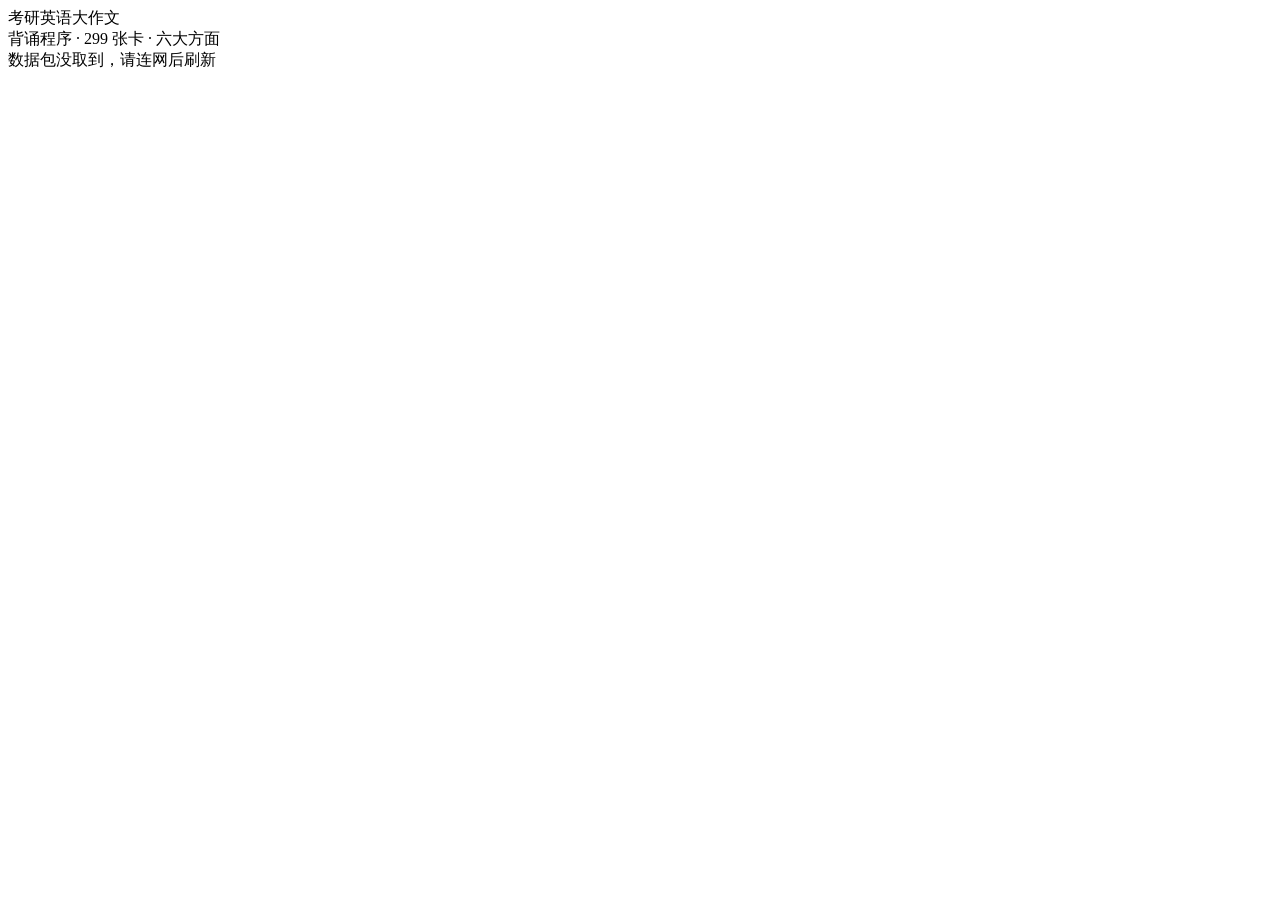
==== english-essay-memory/index.html @ c7a106ea "搬到独立目录 english-essay-memory/：页面与图标" ====
<!doctype html>
<html lang="zh-CN">
<head>
<meta charset="utf-8">
<meta name="viewport" content="width=device-width, initial-scale=1, maximum-scale=1, viewport-fit=cover">
<meta name="theme-color" content="#f4f1e8">
<meta name="apple-mobile-web-app-capable" content="yes">
<meta name="apple-mobile-web-app-status-bar-style" content="default">
<title>考研英语大作文背诵</title>
<!-- ---------- 装到主屏 / 独立窗口运行 ---------- -->
<meta name="apple-mobile-web-app-title" content="大作文背诵">
<meta name="application-name" content="大作文背诵">
<meta name="mobile-web-app-capable" content="yes">
<meta name="format-detection" content="telephone=no">
<meta name="color-scheme" content="light">
<link rel="manifest" href="manifest.webmanifest">
<link rel="icon" type="image/svg+xml" href="icon.svg">
<link rel="apple-touch-icon" sizes="180x180" href="https://aka.doubaocdn.com/s/3ZR4PRKFCI">
<link rel="apple-touch-icon" sizes="167x167" href="https://aka.doubaocdn.com/s/3ZR4PRKFCI">
<link rel="apple-touch-icon" sizes="152x152" href="https://aka.doubaocdn.com/s/3ZR4PRKFCI">
<link rel="apple-touch-icon" sizes="120x120" href="https://aka.doubaocdn.com/s/3ZR4PRKFCI">
<link rel="apple-touch-startup-image" media="(device-width: 430px) and (device-height: 932px) and (-webkit-device-pixel-ratio: 3)" href="https://aka.doubaocdn.com/s/Tv9Cl6QYrK">
<link rel="apple-touch-startup-image" media="(device-width: 393px) and (device-height: 852px) and (-webkit-device-pixel-ratio: 3)" href="https://aka.doubaocdn.com/s/AOwlTpVMhv">
<link rel="apple-touch-startup-image" media="(device-width: 390px) and (device-height: 844px) and (-webkit-device-pixel-ratio: 3)" href="https://aka.doubaocdn.com/s/VJ7w9QbIJS">
<link rel="apple-touch-startup-image" media="(device-width: 375px) and (device-height: 812px) and (-webkit-device-pixel-ratio: 3)" href="https://aka.doubaocdn.com/s/3PTy2zwRsv">
<link rel="apple-touch-startup-image" media="(device-width: 414px) and (device-height: 896px) and (-webkit-device-pixel-ratio: 2)" href="https://aka.doubaocdn.com/s/nyU98EunBc">
<link rel="apple-touch-startup-image" media="(device-width: 375px) and (device-height: 667px) and (-webkit-device-pixel-ratio: 2)" href="https://aka.doubaocdn.com/s/c5javqaC2J">
<link rel="stylesheet" href="style.css">
</head>
<body>
<div id="splash" role="presentation">
  <div class="sp-mark">
    <span style="width:96px;background:#a2352a"></span>
    <span style="width:86px;background:#1f1d1a"></span>
    <span style="width:66px;background:#6e675c"></span>
  </div>
  <div class="sp-t">考研英语大作文</div>
  <div class="sp-r"></div>
  <div class="sp-s">背诵程序 · 299 张卡 · 六大方面</div>
  <div class="sp-dot"><i></i><i></i><i></i></div>
</div>
<script>
(function () {
  var sp = document.getElementById('splash');
  if (!sp) return;
  var done = false, t0 = Date.now();
  function hide() {
    if (done) return;
    var wait = 640 - (Date.now() - t0);          // 至少停留 0.64s，避免一闪而过
    if (wait > 0) return setTimeout(hide, wait);
    done = true;
    sp.className = 'gone';
    setTimeout(function () { if (sp.parentNode) sp.parentNode.removeChild(sp); }, 380);
  }
  window.__hideSplash = hide;
  function arm() {
    var app = document.getElementById('app');
    if (!app) return setTimeout(arm, 60);
    if (app.children.length) { hide(); return; }
    if (window.MutationObserver) {
      var ob = new MutationObserver(function () {
        if (app.children.length) { ob.disconnect(); hide(); }
      });
      ob.observe(app, { childList: true, subtree: true });
    }
  }
  if (document.readyState === 'loading') document.addEventListener('DOMContentLoaded', arm);
  else arm();
  setTimeout(hide, 7000);
})();
</script>
<div id="app"></div>
<div id="toast" class="toast"></div>
<script>
(function () {
  var box = document.getElementById('app');
  function fail(m) { if (box) box.innerHTML = '<div class="wrap"><div class="empty">' + m + '</div></div>'; }
  function bytes(b64) {
    var bin = atob(String(b64).replace(/[^A-Za-z0-9+/=]/g, '')), n = bin.length, u = new Uint8Array(n), i;
    for (i = 0; i < n; i++) u[i] = bin.charCodeAt(i);
    return u;
  }
  function loadApp() {
    var parts = ['app-1.js', 'app-2.js'], texts = [], left = parts.length;
    function done() {
      if (left > 0) return;
      try { new Function(texts.join('\n'))(); }
      catch (e) { fail('程序没有加载成功，刷新一次页面即可'); }
    }
    parts.forEach(function (p, i) {
      var x = new XMLHttpRequest();
      x.open('GET', p, true);
      x.onload = function () { texts[i] = x.responseText; left--; done(); };
      x.onerror = function () { left--; done(); };
      x.send();
    });
  }
  if (typeof DecompressionStream !== 'function') { fail('当前浏览器不支持解压，请更新系统或换 Chrome 打开'); return; }
  var x = new XMLHttpRequest(), v = Date.now();
  x.open('GET', 'data.txt?v=' + v, true);
  x.onload = function () {
    if (x.status >= 400 || !x.responseText) { fail('数据包没取到，请连网后刷新'); return; }
    try {
      var stream = new Blob([bytes(x.responseText)]).stream().pipeThrough(new DecompressionStream('gzip'));
      new Response(stream).text().then(function (t) {
        try { new Function(t)(); } catch (e) { fail('数据解析失败：' + (e && e.message ? e.message : e)); return; }
        loadApp();
      }, function (e) { fail('数据包解压失败：' + (e && e.message ? e.message : e)); });
    } catch (e) { fail('数据包解析失败：' + (e && e.message ? e.message : e)); }
  };
  x.onerror = function () { fail('数据包没取到，请连网后刷新'); };
  x.send();
})();
</script>
</body>
</html>
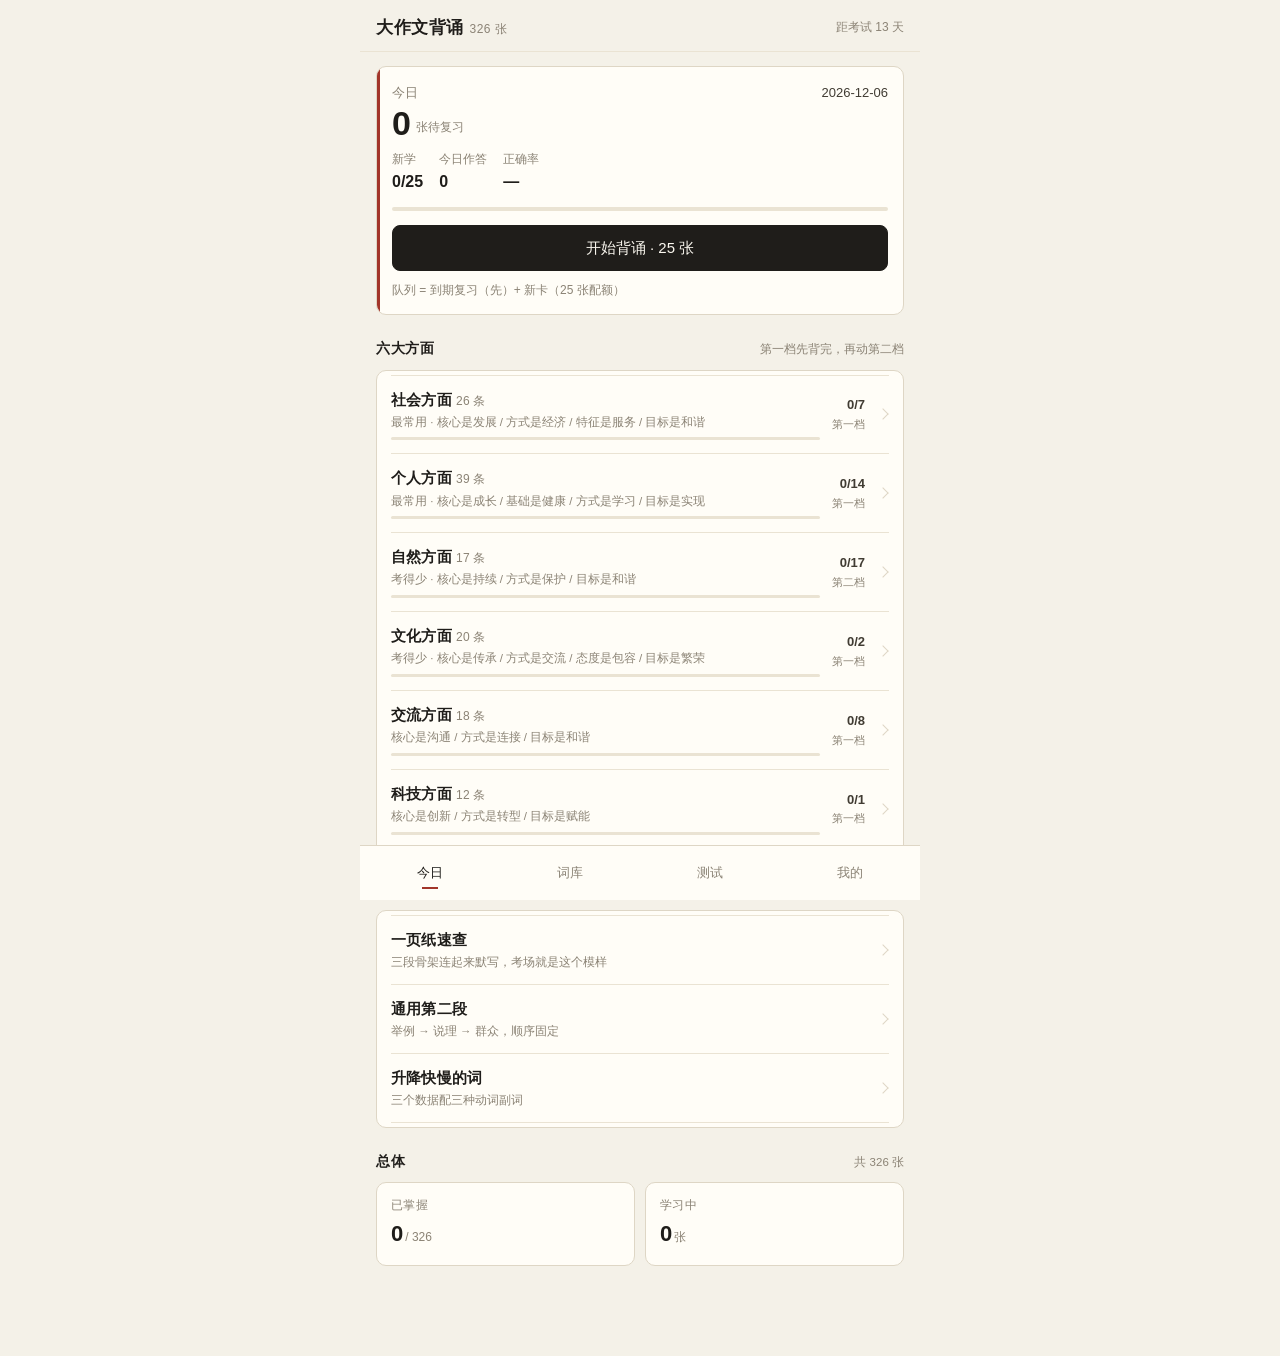
==== commit 0a271b2e: "启动画面与主屏图标统一为红底米白衬线 E，副标题同步 326 张卡" ====
--- a/english-essay-memory/index.html
+++ b/english-essay-memory/index.html
@@ -15,10 +15,10 @@
 <meta name="color-scheme" content="light">
 <link rel="manifest" href="manifest.webmanifest">
 <link rel="icon" type="image/svg+xml" href="icon.svg">
-<link rel="apple-touch-icon" sizes="180x180" href="https://aka.doubaocdn.com/s/3ZR4PRKFCI">
-<link rel="apple-touch-icon" sizes="167x167" href="https://aka.doubaocdn.com/s/3ZR4PRKFCI">
-<link rel="apple-touch-icon" sizes="152x152" href="https://aka.doubaocdn.com/s/3ZR4PRKFCI">
-<link rel="apple-touch-icon" sizes="120x120" href="https://aka.doubaocdn.com/s/3ZR4PRKFCI">
+<link rel="apple-touch-icon" sizes="180x180" href="https://aka.doubaocdn.com/s/AFIshVQVMS">
+<link rel="apple-touch-icon" sizes="167x167" href="https://aka.doubaocdn.com/s/AFIshVQVMS">
+<link rel="apple-touch-icon" sizes="152x152" href="https://aka.doubaocdn.com/s/AFIshVQVMS">
+<link rel="apple-touch-icon" sizes="120x120" href="https://aka.doubaocdn.com/s/AFIshVQVMS">
 <link rel="apple-touch-startup-image" media="(device-width: 430px) and (device-height: 932px) and (-webkit-device-pixel-ratio: 3)" href="https://aka.doubaocdn.com/s/Tv9Cl6QYrK">
 <link rel="apple-touch-startup-image" media="(device-width: 393px) and (device-height: 852px) and (-webkit-device-pixel-ratio: 3)" href="https://aka.doubaocdn.com/s/AOwlTpVMhv">
 <link rel="apple-touch-startup-image" media="(device-width: 390px) and (device-height: 844px) and (-webkit-device-pixel-ratio: 3)" href="https://aka.doubaocdn.com/s/VJ7w9QbIJS">
@@ -29,14 +29,10 @@
 </head>
 <body>
 <div id="splash" role="presentation">
-  <div class="sp-mark">
-    <span style="width:96px;background:#a2352a"></span>
-    <span style="width:86px;background:#1f1d1a"></span>
-    <span style="width:66px;background:#6e675c"></span>
-  </div>
+  <div class="sp-mark" style="display:block;width:78px;height:78px;border-radius:17px;background:#a2352a;color:#f4f1e8;font:600 46px/76px Georgia,'Times New Roman',serif;text-align:center">E</div>
   <div class="sp-t">考研英语大作文</div>
   <div class="sp-r"></div>
-  <div class="sp-s">背诵程序 · 299 张卡 · 六大方面</div>
+  <div class="sp-s">背诵程序 · 326 张卡 · 六大方面</div>
   <div class="sp-dot"><i></i><i></i><i></i></div>
 </div>
 <script>
--- a/english-essay-memory/style.css
+++ b/english-essay-memory/style.css
@@ -0,0 +1,289 @@
+*{box-sizing:border-box;-webkit-tap-highlight-color:transparent;-webkit-text-size-adjust:100%}
+:root{
+  --paper:#f4f1e8; --card:#fffdf7; --ink:#1f1d1a; --ink2:#413c33;
+  --muted:#8b8375; --line:#ded6c5; --line2:#eae3d3;
+  --red:#a2352a; --red-w:#f6e7e3; --green:#2f5a4d; --green-w:#e6efe9;
+  --amber:#a3772a; --amber-w:#f7eed9; --blue:#3b5566;
+}
+html,body{margin:0;padding:0;background:var(--paper);color:var(--ink)}
+body{
+  font:16px/1.6 -apple-system,BlinkMacSystemFont,"PingFang SC","Hiragino Sans GB","Microsoft YaHei","Source Han Sans SC",sans-serif;
+  padding-bottom:calc(62px + env(safe-area-inset-bottom));
+  overscroll-behavior-y:contain;
+}
+img,svg{max-width:100%}
+h1,h2,h3,p,ul,ol{margin:0}
+button{font:inherit;color:inherit;background:none;border:0;padding:0;cursor:pointer}
+input,textarea{font:inherit;color:inherit}
+#app{max-width:560px;margin:0 auto;min-height:100vh;background:var(--paper)}
+
+/* ---------- 顶栏 ---------- */
+.hd{
+  position:sticky;top:0;z-index:20;display:flex;align-items:center;justify-content:space-between;
+  gap:10px;padding:calc(14px + env(safe-area-inset-top)) 16px 10px;background:var(--paper);
+  border-bottom:1px solid var(--line2);
+}
+.hd-t{font-size:17px;font-weight:600;letter-spacing:.5px}
+.hd-s{font-size:12px;color:var(--muted);font-weight:400;margin-left:6px}
+.hd-r{font-size:12px;color:var(--muted);white-space:nowrap}
+.back{display:inline-flex;align-items:center;gap:4px;height:32px;padding:0 10px 0 0;font-size:14px;color:var(--ink2)}
+.back:before{content:"";width:8px;height:8px;border-left:1.5px solid var(--ink2);border-bottom:1.5px solid var(--ink2);transform:rotate(45deg);margin-right:6px;margin-left:4px}
+
+.wrap{padding:14px 16px 28px}
+.sec-t{display:flex;align-items:baseline;justify-content:space-between;margin:22px 0 10px}
+.sec-t h2{font-size:14px;font-weight:600;letter-spacing:.5px}
+.sec-t span{font-size:11.5px;color:var(--muted)}
+
+/* ---------- 卡片/面板 ---------- */
+.panel{background:var(--card);border:1px solid var(--line);border-radius:10px}
+.pad{padding:14px 14px}
+.row{display:flex;align-items:center;justify-content:space-between;gap:10px}
+.k{font-size:13px;color:var(--muted)}
+.v{font-size:13px;color:var(--ink2)}
+.num{font-variant-numeric:tabular-nums}
+
+/* 今日 */
+.today{padding:16px 15px 14px;position:relative;overflow:hidden}
+.today:before{content:"";position:absolute;left:0;top:0;width:3px;height:100%;background:var(--red)}
+.today .big{display:flex;align-items:flex-end;gap:6px;margin:2px 0 2px}
+.today .big b{font-size:34px;line-height:1;font-weight:600;font-variant-numeric:tabular-nums;letter-spacing:-.5px}
+.today .big i{font-style:normal;font-size:12px;color:var(--muted);padding-bottom:3px}
+.tl{display:flex;gap:16px;margin-top:10px}
+.tl div{font-size:12px;color:var(--muted)}
+.tl b{display:block;font-size:16px;color:var(--ink);font-weight:600;font-variant-numeric:tabular-nums}
+.bar{height:4px;background:var(--line2);border-radius:2px;overflow:hidden;margin:12px 0 0}
+.bar i{display:block;height:100%;background:var(--green);transition:width .25s}
+.bar.r i{background:var(--red)}
+
+/* 按钮 */
+.btn{
+  display:inline-flex;align-items:center;justify-content:center;gap:6px;
+  height:46px;padding:0 16px;border-radius:8px;border:1px solid var(--line);
+  background:var(--card);font-size:15px;font-weight:500;width:100%;
+}
+.btn:active{background:#f0ebde}
+.btn.primary{background:var(--ink);border-color:var(--ink);color:#faf7ef}
+.btn.primary:active{background:#3a352c}
+.btn.ghost{border-color:transparent;background:transparent;color:var(--ink2);height:40px}
+.btn.sm{height:36px;font-size:13.5px;padding:0 12px;width:auto;border-radius:7px}
+.btn.danger{color:var(--red);border-color:#e5cfc8}
+.btns{display:flex;gap:10px}
+.btns .btn{width:auto;flex:1}
+
+/* ---------- 分组行 ---------- */
+.glist{border-top:1px solid var(--line2)}
+.grow{
+  display:flex;align-items:center;gap:12px;width:100%;text-align:left;
+  padding:13px 2px 13px 0;border-bottom:1px solid var(--line2);
+}
+.grow:active{background:#efeade}
+.grow .gt{flex:1;min-width:0}
+.grow .gt b{display:block;font-size:14.5px;font-weight:600;letter-spacing:.2px}
+.grow .gt small{display:block;font-size:11.5px;color:var(--muted);margin-top:2px;line-height:1.45}
+.grow .gp{flex:0 0 auto;text-align:right;font-size:11px;color:var(--muted);font-variant-numeric:tabular-nums}
+.grow .gp b{display:block;font-size:13px;color:var(--ink2);font-weight:600}
+.chev:after{content:"";display:block;width:7px;height:7px;border-top:1.5px solid var(--line);border-right:1.5px solid var(--line);transform:rotate(45deg);margin-left:2px}
+.chev{border-color:transparent!important}
+
+/* 细进度 */
+.mini{height:3px;background:var(--line2);border-radius:2px;margin-top:7px;overflow:hidden}
+.mini i{display:block;height:100%;background:var(--green)}
+
+/* 标签 */
+.tags{display:flex;flex-wrap:wrap;gap:6px}
+.tag{font-size:11.5px;line-height:22px;padding:0 10px;border:1px solid var(--line);border-radius:4px;color:var(--ink2);background:#fbf8f1;white-space:nowrap;flex:0 0 auto}
+.tag.on{background:var(--ink);border-color:var(--ink);color:#faf7ef}
+.tag.red{color:var(--red);border-color:#e2c9c2;background:#fbf1ee}
+.chips{display:flex;flex-wrap:wrap;gap:7px;padding:2px 0 6px}
+
+
+/* 档位标记 */
+.dotp{display:inline-block;width:6px;height:6px;border-radius:50%;margin-right:5px;vertical-align:1px}
+.dotp.p1{background:var(--red)}
+.dotp.p2{background:var(--amber)}
+.dotp.p3{background:#bdb4a1}
+
+/* ---------- 学习卡 ---------- */
+.ses{min-height:100vh;min-height:100dvh;display:flex;flex-direction:column;padding-bottom:104px}
+.ses-hd{position:sticky;top:0;z-index:20;background:var(--paper);border-bottom:1px solid var(--line2);padding:12px 16px 0}
+.ses-hd .r1{display:flex;align-items:center;justify-content:space-between;font-size:12px;color:var(--muted)}
+.dirsw{display:inline-flex;align-items:center;border:1px solid var(--line);border-radius:6px;overflow:hidden;background:var(--card)}
+.dirsw button{font-size:11.5px;line-height:24px;padding:0 9px;color:var(--muted);letter-spacing:.2px;white-space:nowrap}
+.dirsw button+button{border-left:1px solid var(--line2)}
+.dirsw button.on{background:var(--ink);color:#faf7ef}
+.xbtn{width:30px;height:30px;display:flex;align-items:center;justify-content:center;margin-left:-6px;color:var(--ink2);font-size:20px;line-height:1}
+.ses-bar{height:3px;background:var(--line2);margin-top:9px;overflow:hidden}
+.ses-bar i{display:block;height:100%;background:var(--ink);transition:width .2s}
+.ses-body{flex:1;display:flex;flex-direction:column;padding:0 18px}
+.qtag{font-size:11px;letter-spacing:.6px;color:var(--muted);margin-bottom:14px}
+.qtag b{color:var(--red);font-weight:600}
+
+.q-en{
+  font-family:Georgia,"Times New Roman","Songti SC",serif;
+  font-size:19px;line-height:1.62;letter-spacing:.2px;color:var(--ink);
+  word-break:break-word;
+}
+.q-en.long{font-size:17px;line-height:1.62}
+.q-zh{font-size:17px;line-height:1.7;color:var(--ink)}
+.ph{color:var(--red);font-style:normal;border-bottom:1px dashed rgba(162,53,42,.35);white-space:nowrap}
+
+.ans{margin-top:22px;padding-top:16px;border-top:1px dashed var(--line)}
+.ans .lbl{font-size:11px;letter-spacing:.5px;color:var(--muted);margin-bottom:6px}
+.tip{margin-top:14px;padding:11px 12px;background:#faf6ea;border:1px solid var(--line2);border-radius:8px;font-size:12.5px;line-height:1.65;color:var(--ink2)}
+.tip b{color:var(--red);font-weight:600}
+.src{display:inline-block;font-size:10.5px;color:var(--muted);margin-top:10px;letter-spacing:.3px}
+
+.idle{font-size:13px;color:var(--muted);text-align:center;padding:7px 0}
+
+/* 答题输入 */
+.wr{margin-top:16px}
+.wr textarea{
+  width:100%;min-height:96px;padding:12px;border:1px solid var(--line);border-radius:8px;
+  background:var(--card);font-family:Georgia,"Times New Roman",serif;font-size:16px;line-height:1.6;resize:vertical;
+}
+.wr textarea:focus{outline:none;border-color:#b9ae97}
+.hintrow{display:flex;justify-content:space-between;align-items:center;margin-top:8px;font-size:12px;color:var(--muted)}
+.score{font-size:13px;margin:14px 0 6px}
+.score b{font-size:17px;font-variant-numeric:tabular-nums}
+.score .ok{color:var(--green)}
+.score .mid{color:var(--amber)}
+.score .no{color:var(--red)}
+.miss{color:var(--red);border-bottom:1px solid rgba(162,53,42,.5)}
+.opt{
+  display:block;width:100%;text-align:left;padding:12px 13px;border:1px solid var(--line);border-radius:8px;
+  background:var(--card);margin-bottom:8px;font-family:Georgia,"Times New Roman",serif;font-size:15px;line-height:1.5;
+}
+.opt:active{background:#f0ebde}
+.opt.right{border-color:#a9c6b8;background:var(--green-w)}
+.opt.wrong{border-color:#dfbcb3;background:var(--red-w)}
+
+/* 底部操作条 */
+.act{
+  position:fixed;left:0;right:0;bottom:0;z-index:30;
+  max-width:560px;margin:0 auto;padding:10px 16px calc(12px + env(safe-area-inset-bottom));
+  background:linear-gradient(to bottom,rgba(244,241,232,.82),var(--paper) 40%);
+  border-top:1px solid var(--line2);
+}
+.grade{display:flex;gap:8px}
+.grade button{
+  flex:1;height:50px;border-radius:9px;border:1px solid;font-size:14px;font-weight:600;letter-spacing:.3px;
+}
+.grade .g0{border-color:#dfbcb3;color:var(--red);background:var(--red-w)}
+.grade .g1{border-color:#e2d3b1;color:var(--amber);background:var(--amber-w)}
+.grade .g2{border-color:#aec9bb;color:var(--green);background:var(--green-w)}
+.grade button:active{filter:brightness(.97)}
+.act .row2{display:flex;gap:10px}
+.act .row2 .btn{flex:1}
+
+/* 底部导航 */
+.nav{
+  position:fixed;left:0;right:0;bottom:0;z-index:40;max-width:560px;margin:0 auto;
+  display:flex;background:var(--card);border-top:1px solid var(--line);
+  padding-bottom:env(safe-area-inset-bottom);
+}
+.nav a{
+  flex:1;display:flex;flex-direction:column;align-items:center;justify-content:center;gap:3px;
+  height:54px;font-size:12.5px;color:var(--muted);text-decoration:none;letter-spacing:.4px;
+}
+.nav a b{font-weight:500}
+.nav a.on{color:var(--ink);font-weight:600}
+.nav a.on b{position:relative}
+.nav a.on b:after{content:"";position:absolute;left:50%;bottom:-6px;width:16px;height:2px;background:var(--red);transform:translateX(-50%)}
+
+/* 统计 */
+.stat2{display:grid;grid-template-columns:1fr 1fr;gap:10px}
+.stat2 .panel{padding:13px 14px}
+.stat2 .lab{font-size:11.5px;color:var(--muted);letter-spacing:.3px}
+.stat2 .val{font-size:22px;font-weight:600;font-variant-numeric:tabular-nums;margin-top:2px}
+.stat2 .val small{font-size:12px;color:var(--muted);font-weight:400;margin-left:2px}
+.heat{display:flex;gap:4px;margin-top:4px}
+.heat .c{flex:1;height:26px;border-radius:3px;background:var(--line2)}
+.heat .c.l1{background:#cfe0d5}.heat .c.l2{background:#9dbfae}.heat .c.l3{background:#5f8b79}.heat .c.l4{background:var(--green)}
+.heat-x{display:flex;gap:4px;margin-top:5px;font-size:9.5px;color:var(--muted)}
+.heat-x span{flex:1;text-align:center;font-variant-numeric:tabular-nums}
+.bars{margin-top:6px}
+.bars .b{display:flex;align-items:center;gap:10px;margin-bottom:9px}
+.bars .b .lb{width:78px;font-size:12px;color:var(--ink2);flex:0 0 auto;overflow:hidden;text-overflow:ellipsis;white-space:nowrap}
+.bars .b .bb{flex:1;height:8px;background:var(--line2);border-radius:4px;overflow:hidden}
+.bars .b .bb i{display:block;height:100%;background:var(--green)}
+.bars .b .vv{width:52px;text-align:right;font-size:11px;color:var(--muted);font-variant-numeric:tabular-nums;flex:0 0 auto}
+.empty{text-align:center;color:var(--muted);font-size:13px;padding:30px 0}
+
+/* 表单 */
+.field{margin-bottom:12px}
+.field label{display:block;font-size:12px;color:var(--muted);margin-bottom:5px;letter-spacing:.3px}
+.field input,.field textarea,.field select{
+  width:100%;padding:11px 12px;border:1px solid var(--line);border-radius:8px;background:var(--card);font-size:15px;
+}
+.field input:focus,.field textarea:focus{outline:none;border-color:#b9ae97}
+.note{font-size:12px;color:var(--muted);line-height:1.7}
+.note b{color:var(--ink2)}
+.hr{height:1px;background:var(--line2);margin:18px 0}
+.kv{display:flex;justify-content:space-between;gap:12px;padding:10px 0;border-bottom:1px solid var(--line2);font-size:13.5px}
+.kv:last-child{border-bottom:0}
+.kv span{color:var(--muted);flex:0 0 auto}
+.kv b{font-weight:500;text-align:right}
+
+/* 吐司 */
+.toast{
+  position:fixed;left:50%;bottom:calc(84px + env(safe-area-inset-bottom));transform:translateX(-50%) translateY(8px);
+  background:rgba(31,29,26,.92);color:#f7f3e9;font-size:13px;padding:9px 14px;border-radius:6px;
+  opacity:0;pointer-events:none;transition:.22s;z-index:60;max-width:80%;text-align:center;
+}
+.toast.on{opacity:1;transform:translateX(-50%) translateY(0)}
+.sum{text-align:center;padding:26px 18px}
+.sum .ring{font-size:44px;font-weight:600;font-variant-numeric:tabular-nums;line-height:1.1}
+.sum .sub{font-size:12px;color:var(--muted);letter-spacing:.6px}
+.sum .st3{display:flex;justify-content:center;gap:26px;margin:22px 0}
+.sum .st3 div{font-size:11px;color:var(--muted)}
+.sum .st3 b{display:block;font-size:19px;color:var(--ink);font-weight:600;font-variant-numeric:tabular-nums}
+
+.ses-inner{margin-top:clamp(56px,15vh,150px);margin-bottom:auto;padding:6px 0 10px}
+.secbtn{display:flex;align-items:center;gap:12px;width:100%;text-align:left;padding:15px 0 13px;border-bottom:1px solid var(--line2)}
+.secbtn .t{flex:1;min-width:0}
+.secbtn .t b{display:block;font-size:15px;font-weight:600}
+.secbtn .t small{display:block;font-size:11.5px;color:var(--muted);margin-top:2px}
+.secbtn .c{font-size:11px;color:var(--muted);font-variant-numeric:tabular-nums}
+.glist.sub{margin-left:2px;padding-left:12px;border-left:2px solid var(--line2)}
+.glist.sub .grow .gt b{font-size:14px;font-weight:500}
+
+/* 组卡：一组多说法，逐个背 */
+.gwdots{display:flex;gap:3px;margin:0 0 16px}
+.gwdots i{flex:1;height:3px;border-radius:2px;background:var(--line2)}
+.gwdots i.done{background:#b8c9be}
+.gwdots i.cur{background:var(--red)}
+.gwtpl{
+  font-family:Georgia,"Times New Roman","Songti SC",serif;
+  font-size:18px;line-height:1.75;letter-spacing:.2px;color:var(--ink);word-break:break-word;
+}
+.gwtpl.long{font-size:16.5px}
+.gwblank{display:inline-block;min-width:80px;margin:0 4px;border-bottom:1.5px solid var(--red);vertical-align:-2px;height:1.15em}
+.gwword{color:var(--green);border-bottom:1.5px solid #a9c6b8}
+.gwmore{margin-top:16px}
+.foldbtn{font-size:12.5px;color:var(--ink2);border:1px solid var(--line);border-radius:6px;padding:8px 11px;background:#fbf8f1;letter-spacing:.2px}
+.gwlist{margin-top:9px;font-family:Georgia,"Times New Roman",serif;font-size:13.5px;line-height:2;color:var(--ink2)}
+.gwlist span{display:inline-block;margin-right:12px}
+.gwlist span.on{color:var(--green);font-weight:600}
+
+/* ---------- 启动画面（装到主屏后先看到它，再淡出） ---------- */
+#splash{
+  position:fixed;inset:0;z-index:99;background:var(--paper);color:var(--ink);
+  display:flex;flex-direction:column;align-items:center;justify-content:center;
+  padding:0 24px calc(24px + env(safe-area-inset-bottom));
+  transition:opacity .32s ease;
+}
+#splash.gone{opacity:0;pointer-events:none}
+#splash .sp-mark{display:flex;flex-direction:column;align-items:center;gap:9px}
+#splash .sp-mark span{display:block;height:13px;border-radius:7px}
+#splash .sp-t{
+  margin-top:26px;letter-spacing:1.2px;
+  font:600 26px/1.35 "Songti SC",ui-serif,Georgia,"Noto Serif CJK SC","Source Han Serif SC",serif;
+}
+#splash .sp-r{width:44px;height:3px;border-radius:2px;background:var(--red);margin:14px 0 11px}
+#splash .sp-s{font-size:13px;color:var(--muted);letter-spacing:.4px}
+#splash .sp-dot{margin-top:32px;display:flex;gap:6px}
+#splash .sp-dot i{width:5px;height:5px;border-radius:50%;background:var(--line);animation:spb 1.1s infinite ease-in-out}
+#splash .sp-dot i:nth-child(2){animation-delay:.16s}
+#splash .sp-dot i:nth-child(3){animation-delay:.32s}
+@keyframes spb{0%,100%{opacity:.35;transform:translateY(0)}50%{opacity:1;transform:translateY(-3px)}}
+@media (prefers-reduced-motion:reduce){#splash .sp-dot i{animation:none;opacity:.5}}
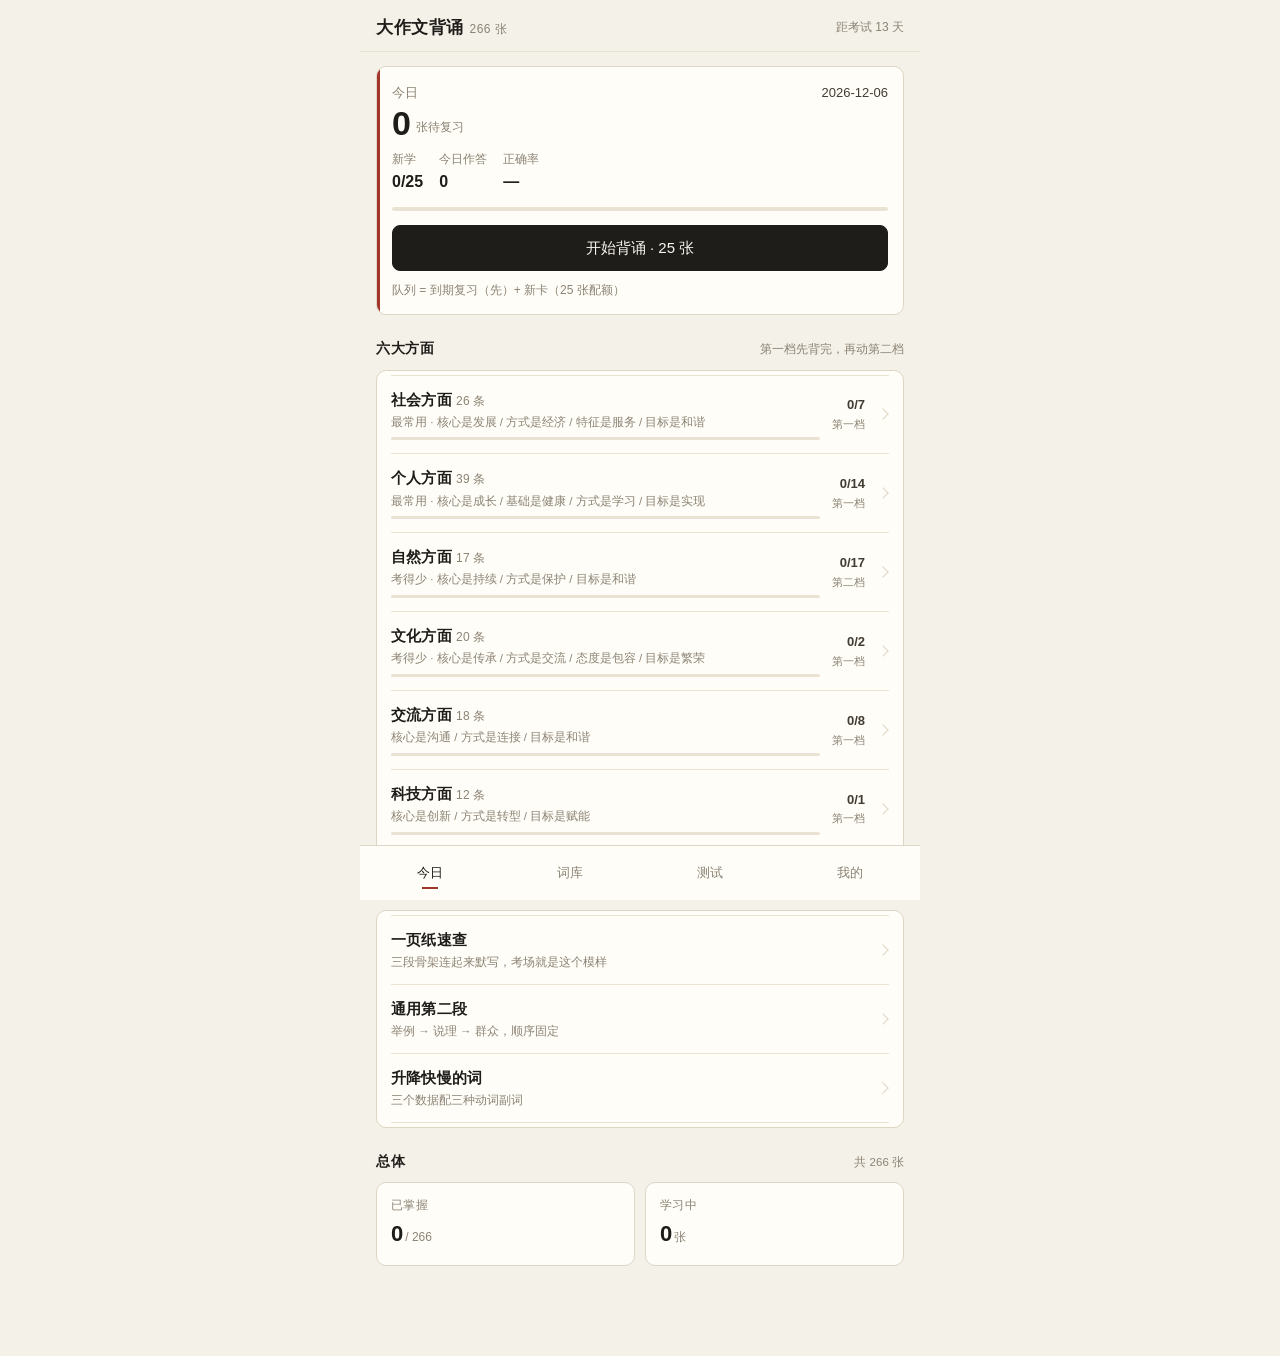
==== commit 0124e0a5: "首页挂上 ver.js（更新系统），启动副标题卡数改为 266" ====
--- a/english-essay-memory/index.html
+++ b/english-essay-memory/index.html
@@ -19,12 +19,12 @@
 <link rel="apple-touch-icon" sizes="167x167" href="https://aka.doubaocdn.com/s/AFIshVQVMS">
 <link rel="apple-touch-icon" sizes="152x152" href="https://aka.doubaocdn.com/s/AFIshVQVMS">
 <link rel="apple-touch-icon" sizes="120x120" href="https://aka.doubaocdn.com/s/AFIshVQVMS">
-<link rel="apple-touch-startup-image" media="(device-width: 430px) and (device-height: 932px) and (-webkit-device-pixel-ratio: 3)" href="https://aka.doubaocdn.com/s/Tv9Cl6QYrK">
-<link rel="apple-touch-startup-image" media="(device-width: 393px) and (device-height: 852px) and (-webkit-device-pixel-ratio: 3)" href="https://aka.doubaocdn.com/s/AOwlTpVMhv">
-<link rel="apple-touch-startup-image" media="(device-width: 390px) and (device-height: 844px) and (-webkit-device-pixel-ratio: 3)" href="https://aka.doubaocdn.com/s/VJ7w9QbIJS">
-<link rel="apple-touch-startup-image" media="(device-width: 375px) and (device-height: 812px) and (-webkit-device-pixel-ratio: 3)" href="https://aka.doubaocdn.com/s/3PTy2zwRsv">
-<link rel="apple-touch-startup-image" media="(device-width: 414px) and (device-height: 896px) and (-webkit-device-pixel-ratio: 2)" href="https://aka.doubaocdn.com/s/nyU98EunBc">
-<link rel="apple-touch-startup-image" media="(device-width: 375px) and (device-height: 667px) and (-webkit-device-pixel-ratio: 2)" href="https://aka.doubaocdn.com/s/c5javqaC2J">
+<link rel="apple-touch-startup-image" media="(device-width: 430px) and (device-height: 932px) and (-webkit-device-pixel-ratio: 3)" href="https://aka.doubaocdn.com/s/chNTVr14Fh">
+<link rel="apple-touch-startup-image" media="(device-width: 393px) and (device-height: 852px) and (-webkit-device-pixel-ratio: 3)" href="https://aka.doubaocdn.com/s/jQMXjxZ6tk">
+<link rel="apple-touch-startup-image" media="(device-width: 390px) and (device-height: 844px) and (-webkit-device-pixel-ratio: 3)" href="https://aka.doubaocdn.com/s/IWijNpecxQ">
+<link rel="apple-touch-startup-image" media="(device-width: 375px) and (device-height: 812px) and (-webkit-device-pixel-ratio: 3)" href="https://aka.doubaocdn.com/s/hHJoNVI2uw">
+<link rel="apple-touch-startup-image" media="(device-width: 414px) and (device-height: 896px) and (-webkit-device-pixel-ratio: 2)" href="https://aka.doubaocdn.com/s/NuRxHTeKkP">
+<link rel="apple-touch-startup-image" media="(device-width: 375px) and (device-height: 667px) and (-webkit-device-pixel-ratio: 2)" href="https://aka.doubaocdn.com/s/81wOoRPSCN">
 <link rel="stylesheet" href="style.css">
 </head>
 <body>
@@ -32,7 +32,7 @@
   <div class="sp-mark" style="display:block;width:78px;height:78px;border-radius:17px;background:#a2352a;color:#f4f1e8;font:600 46px/76px Georgia,'Times New Roman',serif;text-align:center">E</div>
   <div class="sp-t">考研英语大作文</div>
   <div class="sp-r"></div>
-  <div class="sp-s">背诵程序 · 326 张卡 · 六大方面</div>
+  <div class="sp-s">背诵程序 · 266 张卡 · 六大方面</div>
   <div class="sp-dot"><i></i><i></i><i></i></div>
 </div>
 <script>
@@ -67,6 +67,7 @@
 </script>
 <div id="app"></div>
 <div id="toast" class="toast"></div>
+<script src="ver.js"></script>
 <script>
 (function () {
   var box = document.getElementById('app');
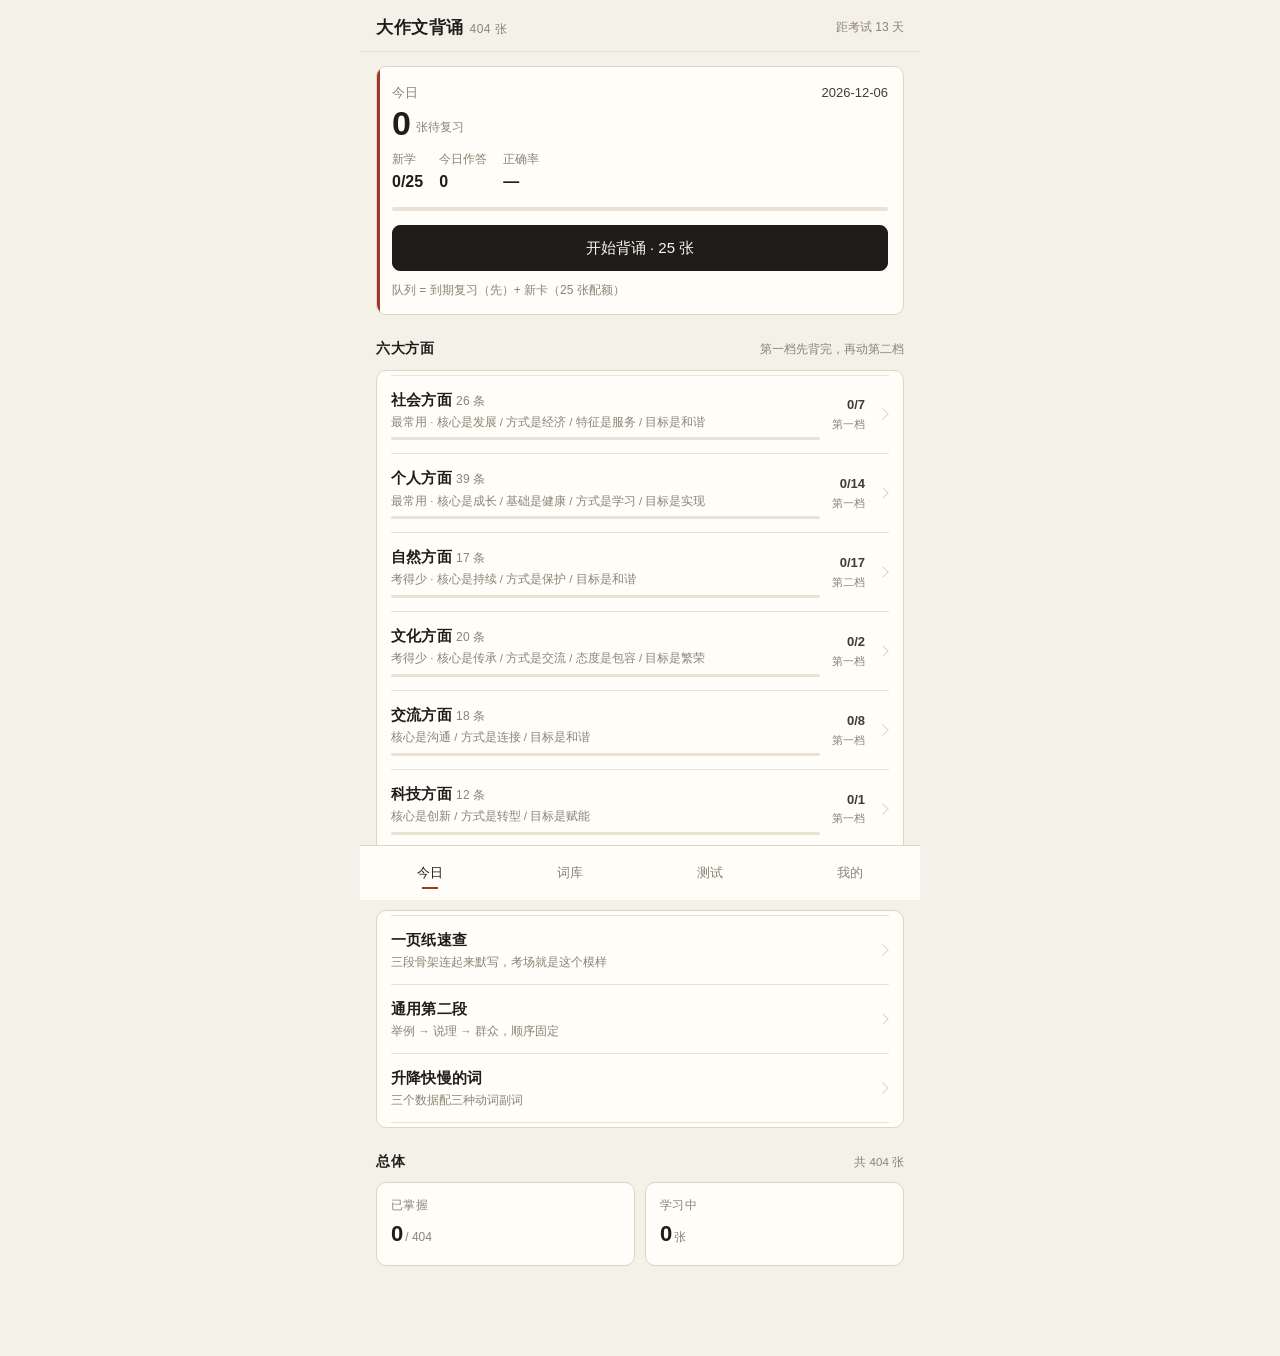
==== commit 7a77e0fd: "1.2.0：版本声明、缓存 worker、启动副标题" ====
--- a/english-essay-memory/index.html
+++ b/english-essay-memory/index.html
@@ -32,7 +32,7 @@
   <div class="sp-mark" style="display:block;width:78px;height:78px;border-radius:17px;background:#a2352a;color:#f4f1e8;font:600 46px/76px Georgia,'Times New Roman',serif;text-align:center">E</div>
   <div class="sp-t">考研英语大作文</div>
   <div class="sp-r"></div>
-  <div class="sp-s">背诵程序 · 266 张卡 · 六大方面</div>
+  <div class="sp-s">背诵程序 · 404 张卡 · 大作文 + 小作文</div>
   <div class="sp-dot"><i></i><i></i><i></i></div>
 </div>
 <script>
@@ -68,6 +68,7 @@
 <div id="app"></div>
 <div id="toast" class="toast"></div>
 <script src="ver.js"></script>
+<script src="ver2.js"></script>
 <script>
 (function () {
   var box = document.getElementById('app');
